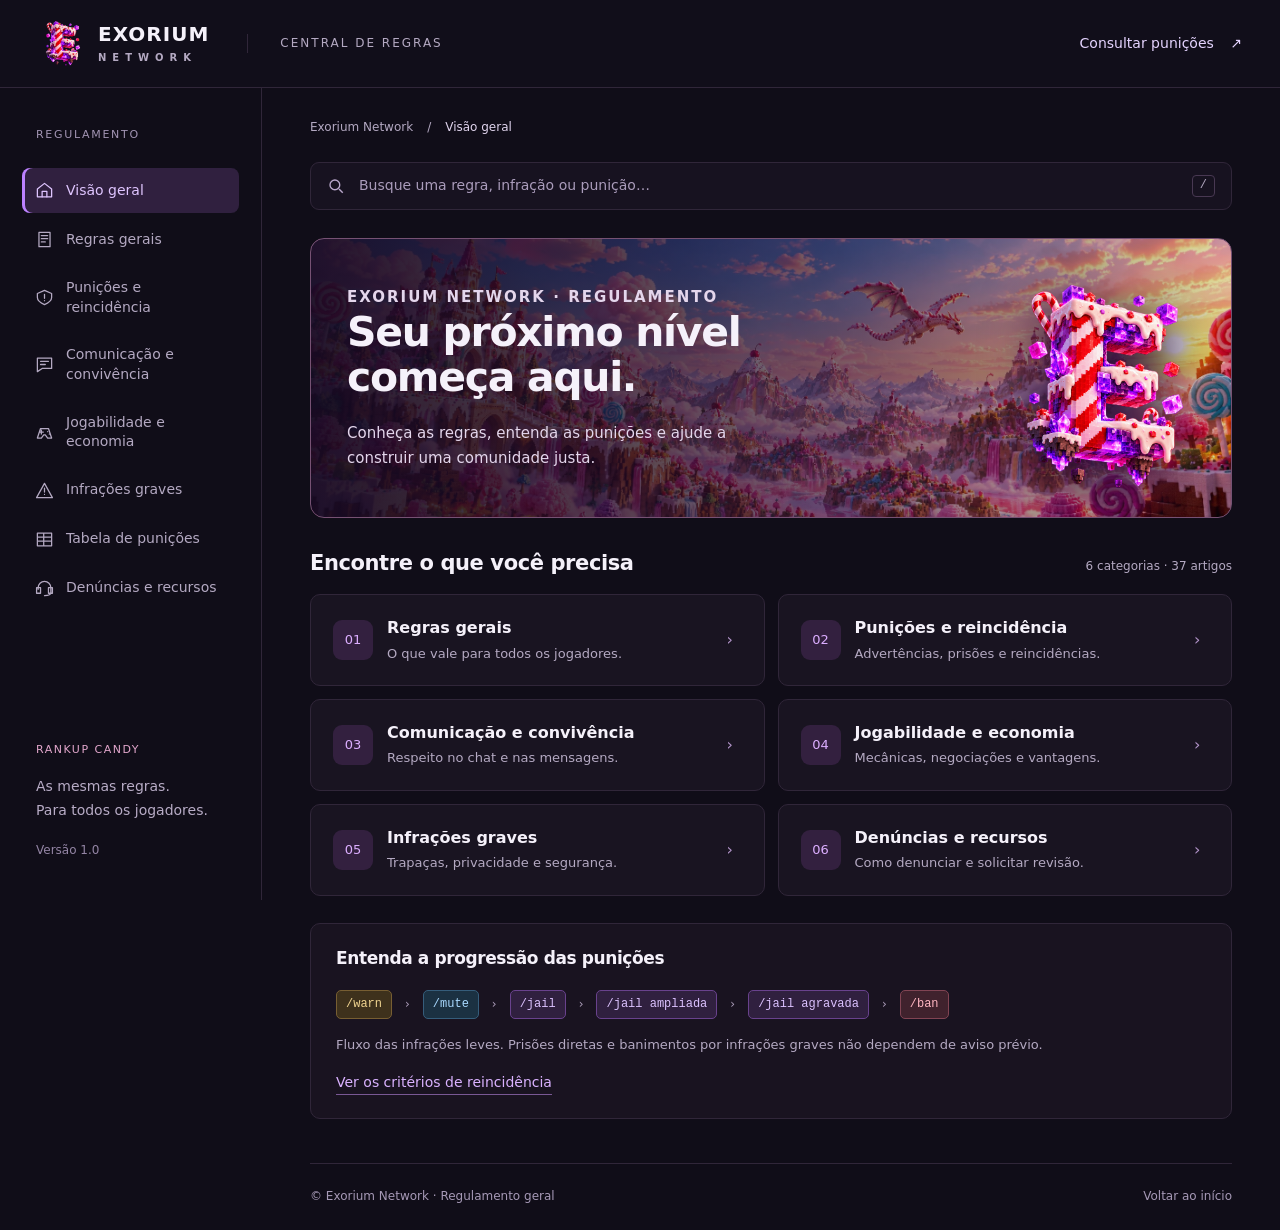
==== index.html @ af73237b "Publica central de regras da Exorium Network" ====
<!doctype html>
<html lang="pt-BR">
<head>
<meta charset="utf-8"><meta name="viewport" content="width=device-width,initial-scale=1"><meta name="theme-color" content="#100c1b">
<title>Central de Regras · Exorium Network</title>
<meta name="description" content="Regras da Exorium Network. Consulte normas de convivência, jogabilidade, punições, reincidências e recursos em um só lugar.">
<link rel="icon" type="image/webp" href="logo.webp"><link rel="stylesheet" href="style.css">
<script defer src="data.js"></script><script defer src="app.js"></script>
</head>
<body>
<a class="skip" href="#main">Ir para as regras</a>
<header class="topbar"><a class="brand" href="#inicio"><img src="logo.webp" width="48" height="48" alt=""><span>EXORIUM<small>NETWORK</small></span></a><span class="header-label">CENTRAL DE REGRAS</span><button id="menu" aria-expanded="false" aria-controls="sidebar">Menu</button><a class="header-action" href="#tabela">Consultar punições <span>↗</span></a></header>
<div class="layout">
<aside id="sidebar"><div class="side-heading">REGULAMENTO</div><nav id="nav" aria-label="Categorias de regras"></nav><div class="side-note"><span class="mini-label">RANKUP CANDY</span><p>As mesmas regras.<br>Para todos os jogadores.</p><span class="version">Versão 1.0</span></div></aside>
<main id="main" tabindex="-1">
<div class="breadcrumb"><span>Exorium Network</span><span>/</span><span id="crumb">Visão geral</span></div>
<div class="searchbox"><svg viewBox="0 0 24 24" aria-hidden="true"><circle cx="10.5" cy="10.5" r="6.5"/><path d="m16 16 5 5"/></svg><label class="sr-only" for="search">Buscar em todas as regras</label><input id="search" type="search" placeholder="Busque uma regra, infração ou punição…" autocomplete="off"><kbd>/</kbd></div>
<div id="content"></div>
<footer><span>© Exorium Network · Regulamento geral</span><a href="#inicio">Voltar ao início</a></footer>
</main></div>
<noscript><div class="noscript">Ative o JavaScript para navegar nas categorias. Você também pode consultar o <a href="regulamento.html">regulamento completo em texto</a>.</div></noscript>
</body></html>
---- style.css ----
:root{color-scheme:dark;--bg:#100d18;--surface:#191421;--line:#302639;--muted:#b4a9c2;--text:#f5f1fa;--purple:#c096ff;--pink:#f895c9}*{box-sizing:border-box}html{scroll-behavior:smooth}body{margin:0;background:var(--bg);color:var(--text);font:16px/1.65 Inter,ui-sans-serif,system-ui,-apple-system,BlinkMacSystemFont,"Segoe UI",sans-serif}a{color:inherit;text-decoration:none}button,input{font:inherit}button,a,input,summary{touch-action:manipulation}button{cursor:pointer}a:focus-visible,button:focus-visible,input:focus-visible,summary:focus-visible{outline:3px solid var(--pink);outline-offset:4px}button{color:inherit}.topbar{height:88px;border-bottom:1px solid var(--line);display:flex;align-items:center;padding:0 38px;gap:38px;background:#110e1a;position:sticky;top:0;z-index:10}.brand{display:flex;align-items:center;gap:12px;font-size:20px;font-weight:850;letter-spacing:1px;line-height:1.15}.brand img{object-fit:contain}.brand small{display:block;font-size:10px;letter-spacing:6px;margin-top:6px;color:var(--muted)}.header-label{font-size:12px;letter-spacing:2px;color:var(--muted);border-left:1px solid var(--line);padding-left:32px}.header-action{margin-left:auto;font-size:14px;color:#e5d4ff}.header-action span{margin-left:12px}#menu{display:none}.layout{display:grid;grid-template-columns:262px minmax(0,1fr);max-width:1600px;margin:auto}aside{padding:38px 22px;border-right:1px solid var(--line);height:calc(100dvh - 88px);position:sticky;top:88px;display:flex;flex-direction:column;overflow:auto}.side-heading{font-size:11px;letter-spacing:1.7px;color:#a294b3;margin:0 14px 20px}nav a{display:flex;align-items:center;gap:12px;padding:12px 13px;margin:4px 0;border-radius:8px;font-size:14px;color:var(--muted);line-height:1.4;min-height:45px}nav a:hover{background:#241c31;color:white}nav a.active{color:#dfc5ff;background:#30203f;box-shadow:inset 3px 0 #bc81ff}nav svg{width:19px;height:19px;flex-shrink:0;fill:none;stroke:currentColor;stroke-width:1.6;stroke-linecap:round;stroke-linejoin:round}.side-note{margin-top:auto;padding:38px 14px 0}.mini-label{font-size:11px;letter-spacing:1.5px;color:#e1a6cb}.side-note p{font-size:14px;color:#b8acc6}.version{font-size:12px;color:#9485a5}main{padding:30px 48px 0;max-width:1250px;min-width:0}.breadcrumb{display:flex;gap:14px;align-items:center;font-size:12px;color:var(--muted);margin-bottom:24px}.breadcrumb span:last-child{color:#e0d4ed}.searchbox{display:flex;align-items:center;gap:12px;border:1px solid var(--line);border-radius:9px;background:#171220;height:48px;padding:0 16px;margin-bottom:28px}.searchbox svg{width:18px;fill:none;stroke:#b9a7cb;stroke-width:1.8;flex-shrink:0}.searchbox input{color:var(--text);background:transparent;border:0;outline:0;width:100%;font-size:14px}.searchbox input::placeholder{color:#aa9cbb}.searchbox kbd{border:1px solid #483852;border-radius:4px;padding:0 7px;font-size:12px;color:var(--muted)}.hero{position:relative;overflow:hidden;border:1px solid #765173;border-radius:14px;min-height:280px;background:linear-gradient(90deg,rgba(22,10,35,.94),rgba(29,12,47,.57) 60%,rgba(32,12,40,.13)),url('banner.webp') center 50%/cover;padding:35px 36px;display:flex;align-items:center}.hero-copy{max-width:560px;z-index:1;padding-right:70px}.eyebrow{font-size:12px;letter-spacing:2px;text-transform:uppercase;color:#ddbcfa;margin:0 0 13px;font-weight:650}h1{font-size:clamp(30px,3.2vw,43px);line-height:1.12;letter-spacing:-1.3px;margin:0 0 20px;font-weight:800}.hero p{color:#e4d6ec;font-size:15px;max-width:405px;margin:0}.hero-mark{position:absolute;right:20px;bottom:8px;width:220px;height:240px;object-fit:contain;filter:drop-shadow(0 14px 25px #260a39)}.section-head{display:flex;justify-content:space-between;align-items:baseline;gap:12px;margin:31px 0 16px}h2{font-size:21px;letter-spacing:-.4px;line-height:1.4;margin:0}.section-head span{font-size:12px;color:var(--muted)}.card-grid{display:grid;grid-template-columns:repeat(2,minmax(0,1fr));gap:13px}.category-card{padding:22px;border:1px solid var(--line);border-radius:10px;background:var(--surface);display:grid;grid-template-columns:40px 1fr 15px;gap:14px;align-items:center;transition:border-color .15s,background .15s}.category-card:hover{border-color:#8861af;background:#23192f}.card-icon{background:#33203f;color:#dcaeff;display:grid;place-items:center;width:40px;height:40px;border-radius:9px;font-size:13px}.category-card h3{font-size:16px;margin:0 0 4px;line-height:1.4}.category-card p{font-size:13px;color:var(--muted);margin:0;line-height:1.5}.chevron{color:#b294c9}.progress-panel{border:1px solid var(--line);border-radius:10px;padding:23px 25px;background:#191320;margin:27px 0 0}.progress-panel h2{font-size:17px}.steps{display:flex;gap:8px;align-items:center;flex-wrap:wrap;margin:19px 0 15px}.badge{font-family:ui-monospace,SFMono-Regular,Consolas,monospace;font-size:12px;white-space:nowrap;border:1px solid #775e32;color:#f0d490;background:#3e311c;padding:4px 9px;border-radius:5px}.badge.mute{color:#a9d9ff;background:#1b3142;border-color:#355d7b}.badge.jail{color:#dcc2ff;background:#30203f;border-color:#69428d}.badge.ban{color:#ffb6c2;background:#40222d;border-color:#814453}.step-label{font-size:12px;color:#ad9eba;padding:0 5px}.progress-panel p{font-size:13px;color:var(--muted);margin:0}.text-link{color:#dab2ff;font-size:14px;display:inline-block;margin-top:15px;border-bottom:1px solid #795894}.page-intro{margin-bottom:28px}.page-intro h1{max-width:780px}.page-intro p:last-child{color:var(--muted);max-width:750px;margin:0}.rule{border-top:1px solid var(--line)}.rule:last-child{border-bottom:1px solid var(--line)}.rule summary{display:flex;list-style:none;align-items:center;gap:18px;padding:22px 6px;cursor:pointer}.rule summary::-webkit-details-marker{display:none}.rule summary::after{content:'+';margin-left:auto;color:var(--purple);font-size:23px;font-weight:300}.rule[open] summary::after{content:'−'}.art{font:12px ui-monospace,monospace;color:#ac8fca;min-width:52px}.rule-title{font-size:17px;font-weight:600;line-height:1.4}.rule-body{padding:0 32px 22px 76px;color:#c9bfd4;font-size:16px}.rule-body p{margin:0 0 12px}.rule-body p:last-child{margin:0}.rule-anchor{display:inline-block;margin-top:12px;color:#d4acf6;font-size:12px;text-decoration:underline}.toolbar{display:flex;justify-content:flex-end;margin-bottom:12px}.text-button{border:1px solid var(--line);background:var(--surface);border-radius:7px;padding:7px 12px;font-size:13px}.text-button:hover{border-color:var(--purple)}.table-wrap{overflow-x:auto;border:1px solid var(--line);border-radius:9px;margin:16px 0 12px}table{border-collapse:collapse;width:100%;font-size:14px;text-align:left}th{font-size:12px;color:#c4aadf;background:#261b32;font-weight:600;padding:14px 18px}td{padding:14px 18px;border-top:1px solid var(--line);vertical-align:top}tbody tr:hover{background:#1e1729}td:first-child{min-width:215px}td:not(:first-child){min-width:150px}.table-note{font-size:13px;color:var(--muted);margin-bottom:34px}.callout{border-left:3px solid #bc7fff;background:#251b31;padding:18px 22px;color:#d6c7e5;font-size:14px;margin:25px 0}.search-results h1{font-size:28px}.result{display:block;border-bottom:1px solid var(--line);padding:18px 0}.result:hover h2{color:var(--purple)}.result h2{font-size:17px}.result p{font-size:14px;color:var(--muted);margin:6px 0}.result small{color:#c397e9;font-size:12px}.empty{padding:45px 20px;text-align:center;color:var(--muted)}.next-page{display:block;border:1px solid var(--line);border-radius:9px;padding:20px 24px;margin-top:30px;text-align:right}.next-page small{display:block;font-size:12px;color:var(--muted)}.next-page:hover{border-color:#9163ba}footer{border-top:1px solid var(--line);padding:23px 0;margin-top:44px;display:flex;justify-content:space-between;gap:20px;font-size:12px;color:#a699b6}footer a:hover{color:white}.sr-only,.skip:not(:focus){position:absolute;width:1px;height:1px;padding:0;overflow:hidden;clip:rect(0,0,0,0);white-space:nowrap}.skip:focus{position:fixed;top:5px;left:5px;z-index:30;padding:10px;background:#512570}.noscript{padding:30px}.noscript a{text-decoration:underline}@media(min-width:1500px){.hero-mark{right:45px;width:255px}.hero-copy{padding-right:0}}@media(max-width:1150px){main{padding:25px 28px 0}.layout{grid-template-columns:235px minmax(0,1fr)}aside{padding:30px 13px}.hero-mark{opacity:.7;width:165px;right:5px}.hero-copy{padding-right:75px}.hero{padding:30px 26px}.card-grid{grid-template-columns:1fr}}@media(max-width:760px){.topbar{height:76px;padding:0 18px;gap:16px}.brand{font-size:17px}.brand img{width:40px;height:40px}.brand small{font-size:9px}.header-label,.header-action{display:none}#menu{display:block;margin-left:auto;background:#30203f;border:1px solid #543768;border-radius:7px;font-size:14px;padding:7px 13px}.layout{display:block}aside{position:fixed;top:76px;left:0;width:280px;z-index:9;background:#15101e;height:calc(100dvh - 76px);display:none;box-shadow:30px 0 60px #0008}aside.open{display:flex}main{padding:22px 18px 0}.breadcrumb{font-size:11px;margin-bottom:18px}.searchbox{margin-bottom:22px}.searchbox input{font-size:16px}.hero{min-height:270px;padding:27px 23px}.hero-copy{padding-right:22px}.hero h1{font-size:35px;max-width:280px}.hero p{font-size:14px;max-width:255px}.hero-mark{width:130px;bottom:-10px;right:-22px;opacity:.38}.hero{background-image:linear-gradient(90deg,rgba(22,10,35,.94),rgba(29,12,47,.65)),url('banner.webp')}.eyebrow{font-size:11px}.category-card{padding:18px}.section-head{margin-top:26px}.section-head span{display:none}.rule summary{gap:12px;padding:21px 0}.rule-title{font-size:16px}.rule-body{padding-left:0;padding-right:5px}.art{min-width:47px;font-size:11px}.page-intro h1{font-size:32px}.progress-panel{padding:21px}.steps{gap:8px}.step-label{padding:0}.searchbox kbd{display:none}footer{flex-direction:column;gap:8px}.table-wrap{margin-right:0}h2{font-size:20px}}@media(prefers-reduced-motion:reduce){html{scroll-behavior:auto}*{transition:none!important}}@media print{.topbar,aside,.searchbox,.breadcrumb,footer,.toolbar,.next-page{display:none}body{background:white;color:black}.layout{display:block}main{padding:0;max-width:none}.rule-body,.page-intro p:last-child{color:black}.rule{break-inside:avoid}.rule summary::after{display:none}}
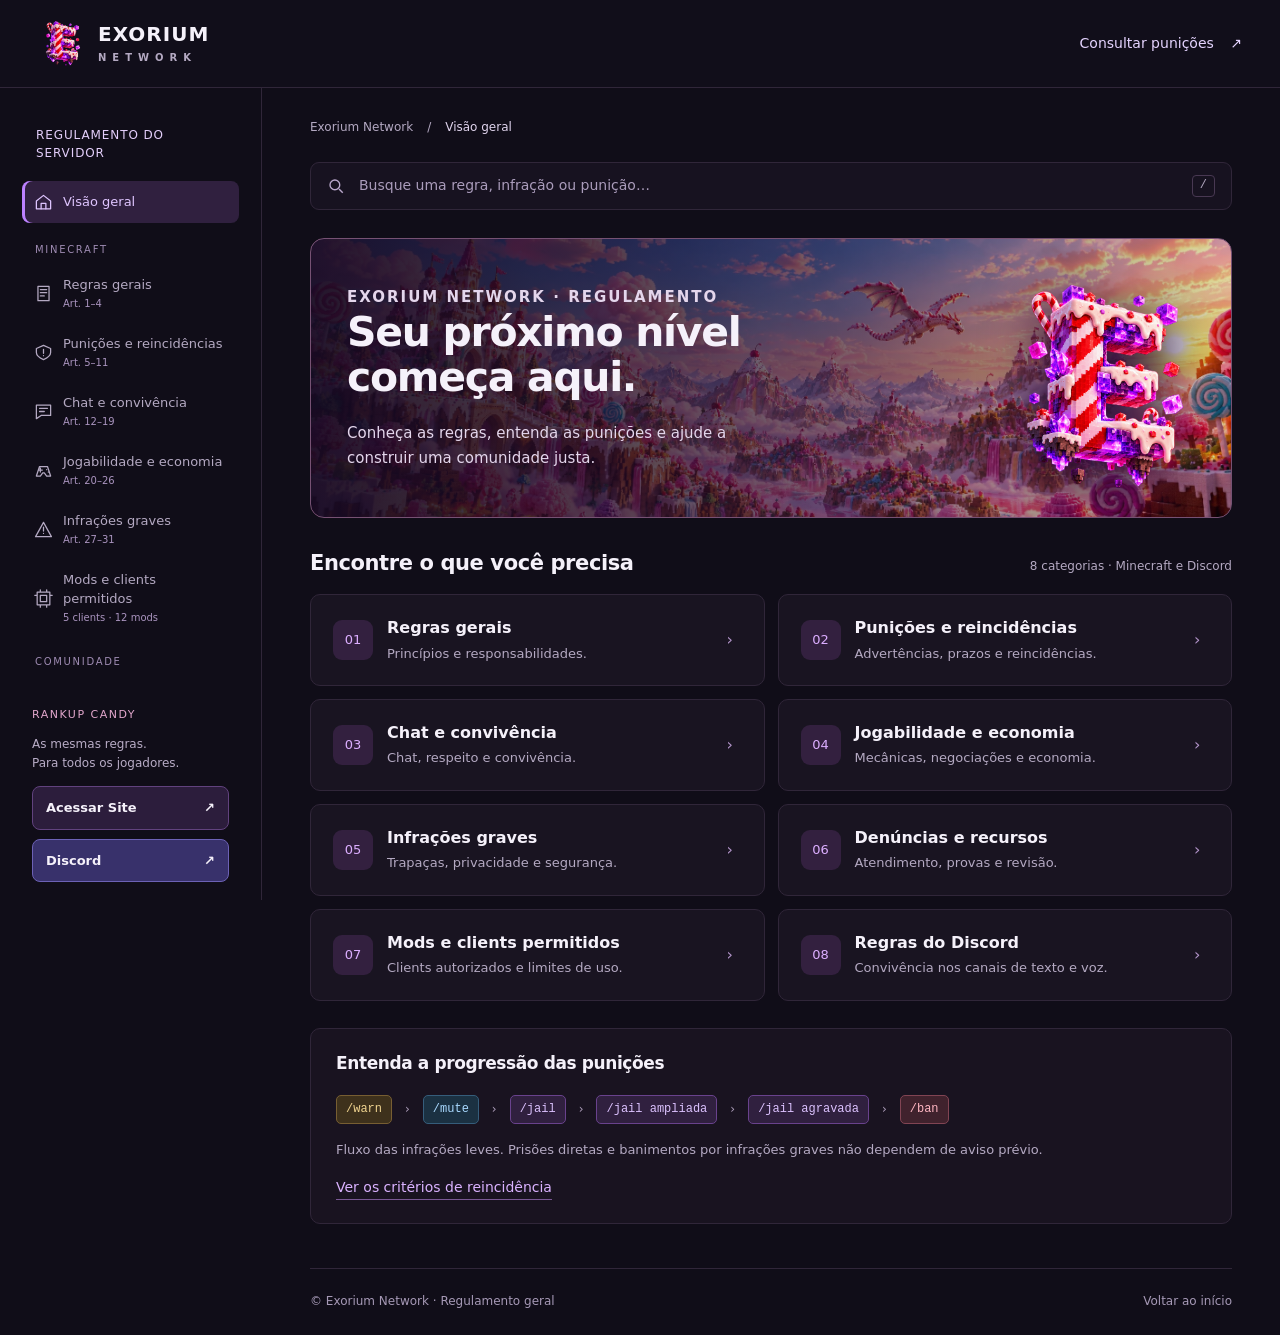
==== commit 3ba5d004: "Organiza regulamento, inclui Discord, mods e punicoes por artigo" ====
--- a/index.html
+++ b/index.html
@@ -4,14 +4,14 @@
 <meta charset="utf-8"><meta name="viewport" content="width=device-width,initial-scale=1"><meta name="theme-color" content="#100c1b">
 <title>Central de Regras · Exorium Network</title>
 <meta name="description" content="Regras da Exorium Network. Consulte normas de convivência, jogabilidade, punições, reincidências e recursos em um só lugar.">
-<link rel="icon" type="image/webp" href="logo.webp"><link rel="stylesheet" href="style.css">
-<script defer src="data.js"></script><script defer src="app.js"></script>
+<link rel="icon" type="image/webp" href="logo.webp"><link rel="stylesheet" href="style.css?v=20261009b">
+<script defer src="data.js?v=20261009b"></script><script defer src="app.js?v=20261009b"></script>
 </head>
 <body>
 <a class="skip" href="#main">Ir para as regras</a>
-<header class="topbar"><a class="brand" href="#inicio"><img src="logo.webp" width="48" height="48" alt=""><span>EXORIUM<small>NETWORK</small></span></a><span class="header-label">CENTRAL DE REGRAS</span><button id="menu" aria-expanded="false" aria-controls="sidebar">Menu</button><a class="header-action" href="#tabela">Consultar punições <span>↗</span></a></header>
+<header class="topbar"><a class="brand" href="#inicio"><img src="logo.webp" width="48" height="48" alt=""><span>EXORIUM<small>NETWORK</small></span></a><button id="menu" aria-expanded="false" aria-controls="sidebar">Menu</button><a class="header-action" href="#tabela">Consultar punições <span>↗</span></a></header>
 <div class="layout">
-<aside id="sidebar"><div class="side-heading">REGULAMENTO</div><nav id="nav" aria-label="Categorias de regras"></nav><div class="side-note"><span class="mini-label">RANKUP CANDY</span><p>As mesmas regras.<br>Para todos os jogadores.</p><span class="version">Versão 1.0</span></div></aside>
+<aside id="sidebar"><div class="side-heading">Regulamento do Servidor</div><nav id="nav" aria-label="Categorias de regras"></nav><div class="side-note"><span class="mini-label">RANKUP CANDY</span><p>As mesmas regras.<br>Para todos os jogadores.</p><div class="community-links"><a href="https://exoriumnetwork.com.br/" target="_blank" rel="noopener noreferrer">Acessar Site <span aria-hidden="true">↗</span></a><a class="discord-button" href="https://discord.com/invite/dc6mHJzT3W" target="_blank" rel="noopener noreferrer">Discord <span aria-hidden="true">↗</span></a></div></div></aside>
 <main id="main" tabindex="-1">
 <div class="breadcrumb"><span>Exorium Network</span><span>/</span><span id="crumb">Visão geral</span></div>
 <div class="searchbox"><svg viewBox="0 0 24 24" aria-hidden="true"><circle cx="10.5" cy="10.5" r="6.5"/><path d="m16 16 5 5"/></svg><label class="sr-only" for="search">Buscar em todas as regras</label><input id="search" type="search" placeholder="Busque uma regra, infração ou punição…" autocomplete="off"><kbd>/</kbd></div>
--- a/style.css
+++ b/style.css
@@ -1 +1,12 @@
 :root{color-scheme:dark;--bg:#100d18;--surface:#191421;--line:#302639;--muted:#b4a9c2;--text:#f5f1fa;--purple:#c096ff;--pink:#f895c9}*{box-sizing:border-box}html{scroll-behavior:smooth}body{margin:0;background:var(--bg);color:var(--text);font:16px/1.65 Inter,ui-sans-serif,system-ui,-apple-system,BlinkMacSystemFont,"Segoe UI",sans-serif}a{color:inherit;text-decoration:none}button,input{font:inherit}button,a,input,summary{touch-action:manipulation}button{cursor:pointer}a:focus-visible,button:focus-visible,input:focus-visible,summary:focus-visible{outline:3px solid var(--pink);outline-offset:4px}button{color:inherit}.topbar{height:88px;border-bottom:1px solid var(--line);display:flex;align-items:center;padding:0 38px;gap:38px;background:#110e1a;position:sticky;top:0;z-index:10}.brand{display:flex;align-items:center;gap:12px;font-size:20px;font-weight:850;letter-spacing:1px;line-height:1.15}.brand img{object-fit:contain}.brand small{display:block;font-size:10px;letter-spacing:6px;margin-top:6px;color:var(--muted)}.header-label{font-size:12px;letter-spacing:2px;color:var(--muted);border-left:1px solid var(--line);padding-left:32px}.header-action{margin-left:auto;font-size:14px;color:#e5d4ff}.header-action span{margin-left:12px}#menu{display:none}.layout{display:grid;grid-template-columns:262px minmax(0,1fr);max-width:1600px;margin:auto}aside{padding:38px 22px;border-right:1px solid var(--line);height:calc(100dvh - 88px);position:sticky;top:88px;display:flex;flex-direction:column;overflow:auto}.side-heading{font-size:11px;letter-spacing:1.7px;color:#a294b3;margin:0 14px 20px}nav a{display:flex;align-items:center;gap:12px;padding:12px 13px;margin:4px 0;border-radius:8px;font-size:14px;color:var(--muted);line-height:1.4;min-height:45px}nav a:hover{background:#241c31;color:white}nav a.active{color:#dfc5ff;background:#30203f;box-shadow:inset 3px 0 #bc81ff}nav svg{width:19px;height:19px;flex-shrink:0;fill:none;stroke:currentColor;stroke-width:1.6;stroke-linecap:round;stroke-linejoin:round}.side-note{margin-top:auto;padding:38px 14px 0}.mini-label{font-size:11px;letter-spacing:1.5px;color:#e1a6cb}.side-note p{font-size:14px;color:#b8acc6}.version{font-size:12px;color:#9485a5}main{padding:30px 48px 0;max-width:1250px;min-width:0}.breadcrumb{display:flex;gap:14px;align-items:center;font-size:12px;color:var(--muted);margin-bottom:24px}.breadcrumb span:last-child{color:#e0d4ed}.searchbox{display:flex;align-items:center;gap:12px;border:1px solid var(--line);border-radius:9px;background:#171220;height:48px;padding:0 16px;margin-bottom:28px}.searchbox svg{width:18px;fill:none;stroke:#b9a7cb;stroke-width:1.8;flex-shrink:0}.searchbox input{color:var(--text);background:transparent;border:0;outline:0;width:100%;font-size:14px}.searchbox input::placeholder{color:#aa9cbb}.searchbox kbd{border:1px solid #483852;border-radius:4px;padding:0 7px;font-size:12px;color:var(--muted)}.hero{position:relative;overflow:hidden;border:1px solid #765173;border-radius:14px;min-height:280px;background:linear-gradient(90deg,rgba(22,10,35,.94),rgba(29,12,47,.57) 60%,rgba(32,12,40,.13)),url('banner.webp') center 50%/cover;padding:35px 36px;display:flex;align-items:center}.hero-copy{max-width:560px;z-index:1;padding-right:70px}.eyebrow{font-size:12px;letter-spacing:2px;text-transform:uppercase;color:#ddbcfa;margin:0 0 13px;font-weight:650}h1{font-size:clamp(30px,3.2vw,43px);line-height:1.12;letter-spacing:-1.3px;margin:0 0 20px;font-weight:800}.hero p{color:#e4d6ec;font-size:15px;max-width:405px;margin:0}.hero-mark{position:absolute;right:20px;bottom:8px;width:220px;height:240px;object-fit:contain;filter:drop-shadow(0 14px 25px #260a39)}.section-head{display:flex;justify-content:space-between;align-items:baseline;gap:12px;margin:31px 0 16px}h2{font-size:21px;letter-spacing:-.4px;line-height:1.4;margin:0}.section-head span{font-size:12px;color:var(--muted)}.card-grid{display:grid;grid-template-columns:repeat(2,minmax(0,1fr));gap:13px}.category-card{padding:22px;border:1px solid var(--line);border-radius:10px;background:var(--surface);display:grid;grid-template-columns:40px 1fr 15px;gap:14px;align-items:center;transition:border-color .15s,background .15s}.category-card:hover{border-color:#8861af;background:#23192f}.card-icon{background:#33203f;color:#dcaeff;display:grid;place-items:center;width:40px;height:40px;border-radius:9px;font-size:13px}.category-card h3{font-size:16px;margin:0 0 4px;line-height:1.4}.category-card p{font-size:13px;color:var(--muted);margin:0;line-height:1.5}.chevron{color:#b294c9}.progress-panel{border:1px solid var(--line);border-radius:10px;padding:23px 25px;background:#191320;margin:27px 0 0}.progress-panel h2{font-size:17px}.steps{display:flex;gap:8px;align-items:center;flex-wrap:wrap;margin:19px 0 15px}.badge{font-family:ui-monospace,SFMono-Regular,Consolas,monospace;font-size:12px;white-space:nowrap;border:1px solid #775e32;color:#f0d490;background:#3e311c;padding:4px 9px;border-radius:5px}.badge.mute{color:#a9d9ff;background:#1b3142;border-color:#355d7b}.badge.jail{color:#dcc2ff;background:#30203f;border-color:#69428d}.badge.ban{color:#ffb6c2;background:#40222d;border-color:#814453}.step-label{font-size:12px;color:#ad9eba;padding:0 5px}.progress-panel p{font-size:13px;color:var(--muted);margin:0}.text-link{color:#dab2ff;font-size:14px;display:inline-block;margin-top:15px;border-bottom:1px solid #795894}.page-intro{margin-bottom:28px}.page-intro h1{max-width:780px}.page-intro p:last-child{color:var(--muted);max-width:750px;margin:0}.rule{border-top:1px solid var(--line)}.rule:last-child{border-bottom:1px solid var(--line)}.rule summary{display:flex;list-style:none;align-items:center;gap:18px;padding:22px 6px;cursor:pointer}.rule summary::-webkit-details-marker{display:none}.rule summary::after{content:'+';margin-left:auto;color:var(--purple);font-size:23px;font-weight:300}.rule[open] summary::after{content:'−'}.art{font:12px ui-monospace,monospace;color:#ac8fca;min-width:52px}.rule-title{font-size:17px;font-weight:600;line-height:1.4}.rule-body{padding:0 32px 22px 76px;color:#c9bfd4;font-size:16px}.rule-body p{margin:0 0 12px}.rule-body p:last-child{margin:0}.rule-anchor{display:inline-block;margin-top:12px;color:#d4acf6;font-size:12px;text-decoration:underline}.toolbar{display:flex;justify-content:flex-end;margin-bottom:12px}.text-button{border:1px solid var(--line);background:var(--surface);border-radius:7px;padding:7px 12px;font-size:13px}.text-button:hover{border-color:var(--purple)}.table-wrap{overflow-x:auto;border:1px solid var(--line);border-radius:9px;margin:16px 0 12px}table{border-collapse:collapse;width:100%;font-size:14px;text-align:left}th{font-size:12px;color:#c4aadf;background:#261b32;font-weight:600;padding:14px 18px}td{padding:14px 18px;border-top:1px solid var(--line);vertical-align:top}tbody tr:hover{background:#1e1729}td:first-child{min-width:215px}td:not(:first-child){min-width:150px}.table-note{font-size:13px;color:var(--muted);margin-bottom:34px}.callout{border-left:3px solid #bc7fff;background:#251b31;padding:18px 22px;color:#d6c7e5;font-size:14px;margin:25px 0}.search-results h1{font-size:28px}.result{display:block;border-bottom:1px solid var(--line);padding:18px 0}.result:hover h2{color:var(--purple)}.result h2{font-size:17px}.result p{font-size:14px;color:var(--muted);margin:6px 0}.result small{color:#c397e9;font-size:12px}.empty{padding:45px 20px;text-align:center;color:var(--muted)}.next-page{display:block;border:1px solid var(--line);border-radius:9px;padding:20px 24px;margin-top:30px;text-align:right}.next-page small{display:block;font-size:12px;color:var(--muted)}.next-page:hover{border-color:#9163ba}footer{border-top:1px solid var(--line);padding:23px 0;margin-top:44px;display:flex;justify-content:space-between;gap:20px;font-size:12px;color:#a699b6}footer a:hover{color:white}.sr-only,.skip:not(:focus){position:absolute;width:1px;height:1px;padding:0;overflow:hidden;clip:rect(0,0,0,0);white-space:nowrap}.skip:focus{position:fixed;top:5px;left:5px;z-index:30;padding:10px;background:#512570}.noscript{padding:30px}.noscript a{text-decoration:underline}@media(min-width:1500px){.hero-mark{right:45px;width:255px}.hero-copy{padding-right:0}}@media(max-width:1150px){main{padding:25px 28px 0}.layout{grid-template-columns:235px minmax(0,1fr)}aside{padding:30px 13px}.hero-mark{opacity:.7;width:165px;right:5px}.hero-copy{padding-right:75px}.hero{padding:30px 26px}.card-grid{grid-template-columns:1fr}}@media(max-width:760px){.topbar{height:76px;padding:0 18px;gap:16px}.brand{font-size:17px}.brand img{width:40px;height:40px}.brand small{font-size:9px}.header-label,.header-action{display:none}#menu{display:block;margin-left:auto;background:#30203f;border:1px solid #543768;border-radius:7px;font-size:14px;padding:7px 13px}.layout{display:block}aside{position:fixed;top:76px;left:0;width:280px;z-index:9;background:#15101e;height:calc(100dvh - 76px);display:none;box-shadow:30px 0 60px #0008}aside.open{display:flex}main{padding:22px 18px 0}.breadcrumb{font-size:11px;margin-bottom:18px}.searchbox{margin-bottom:22px}.searchbox input{font-size:16px}.hero{min-height:270px;padding:27px 23px}.hero-copy{padding-right:22px}.hero h1{font-size:35px;max-width:280px}.hero p{font-size:14px;max-width:255px}.hero-mark{width:130px;bottom:-10px;right:-22px;opacity:.38}.hero{background-image:linear-gradient(90deg,rgba(22,10,35,.94),rgba(29,12,47,.65)),url('banner.webp')}.eyebrow{font-size:11px}.category-card{padding:18px}.section-head{margin-top:26px}.section-head span{display:none}.rule summary{gap:12px;padding:21px 0}.rule-title{font-size:16px}.rule-body{padding-left:0;padding-right:5px}.art{min-width:47px;font-size:11px}.page-intro h1{font-size:32px}.progress-panel{padding:21px}.steps{gap:8px}.step-label{padding:0}.searchbox kbd{display:none}footer{flex-direction:column;gap:8px}.table-wrap{margin-right:0}h2{font-size:20px}}@media(prefers-reduced-motion:reduce){html{scroll-behavior:auto}*{transition:none!important}}@media print{.topbar,aside,.searchbox,.breadcrumb,footer,.toolbar,.next-page{display:none}body{background:white;color:black}.layout{display:block}main{padding:0;max-width:none}.rule-body,.page-intro p:last-child{color:black}.rule{break-inside:avoid}.rule summary::after{display:none}}
+
+/* Navegação por categorias, comunidade e penalidades dos artigos. */
+aside{overflow:hidden;padding-bottom:18px}#nav{flex:1;min-height:0;overflow-y:auto;overscroll-behavior:contain}.side-heading,.side-note{flex-shrink:0}
+.side-heading{font-size:12px;letter-spacing:.9px;line-height:1.5;color:#e3cefa;text-transform:uppercase;margin-bottom:15px}
+.nav-group-title{font-size:10px;letter-spacing:1.7px;color:#9e8bb2;text-transform:uppercase;margin:19px 13px 7px}
+nav a{gap:10px;padding:10px 12px;min-height:42px;font-size:13px}
+.nav-copy{display:flex;flex-direction:column;gap:3px}.nav-copy small{font-size:10px;color:#aa94bf;font-weight:400}
+.side-note{margin-top:0;padding:18px 10px 0}.side-note p{margin:8px 0;font-size:12px}.community-links{display:grid;gap:9px;margin-top:12px}.community-links a{display:flex;justify-content:space-between;align-items:center;border:1px solid #61427e;border-radius:8px;padding:10px 13px;background:#2c1d3c;font-size:13px;font-weight:600}.community-links a:hover{background:#412a58}.community-links .discord-button{background:#38316b;border-color:#6c61b5}.community-links .discord-button:hover{background:#4a418a}
+.rule-penalty{margin:18px 0 8px;padding:17px 18px;background:#21182e;border:1px solid #4d365e;border-radius:9px}.rule-penalty h3{font-size:13px;letter-spacing:.5px;color:#deb9ff;margin:0 0 12px}.penalty-item+.penalty-item{border-top:1px solid #42304f;margin-top:14px;padding-top:14px}.penalty-name{font-weight:600;color:#e7def0;font-size:14px}.penalty-values{display:flex;flex-wrap:wrap;gap:10px 18px;margin:9px 0}.penalty-values>span{display:flex;flex-wrap:wrap;align-items:center;gap:8px;font-size:12px}.penalty-values .badge{white-space:normal}.rule-penalty .penalty-note{font-size:13px;color:#c7b7d6;margin:12px 0 0}.policy-note{font-size:14px;border-left:2px solid #9d72ca;padding:10px 14px;background:#20162b;margin:16px 0}
+.allowed-grid{display:grid;grid-template-columns:1fr 1fr;gap:20px}.allowed-panel{background:var(--surface);border:1px solid var(--line);border-radius:12px;padding:24px}.allowed-panel h2{font-size:20px;margin-bottom:15px}.allowed-list{padding:0;margin:0;list-style:none}.allowed-list li{padding:12px 0;border-top:1px solid var(--line);font-size:15px}.allowed-list li::before{content:'✓';color:#ae91dd;margin-right:12px}.restriction{display:block;margin:7px 0 0 25px;font-size:12px;color:#ffc5d2}.hero-copy{padding-right:85px}
+@media(max-width:760px){.allowed-grid{grid-template-columns:1fr}.rule-penalty{padding:15px}.hero-copy{padding-right:22px}.side-note{margin-top:20px}aside{width:min(310px,88vw)}}
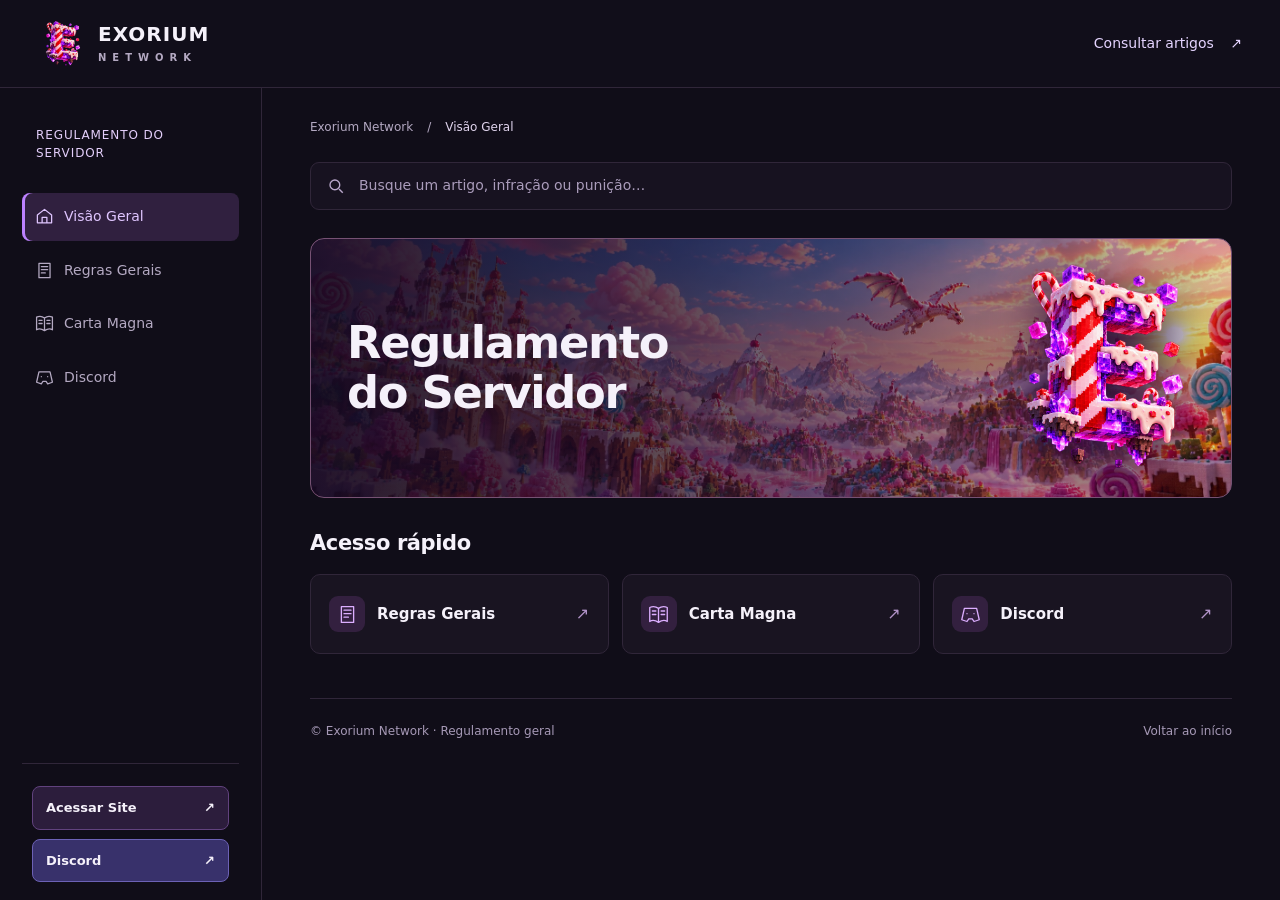
==== commit b8fb51c6: "Simplifica menu e organiza Carta Magna com exemplos e tabelas" ====
--- a/index.html
+++ b/index.html
@@ -2,19 +2,19 @@
 <html lang="pt-BR">
 <head>
 <meta charset="utf-8"><meta name="viewport" content="width=device-width,initial-scale=1"><meta name="theme-color" content="#100c1b">
-<title>Central de Regras · Exorium Network</title>
+<title>Regulamento do Servidor · Exorium Network</title>
 <meta name="description" content="Regras da Exorium Network. Consulte normas de convivência, jogabilidade, punições, reincidências e recursos em um só lugar.">
-<link rel="icon" type="image/webp" href="logo.webp"><link rel="stylesheet" href="style.css?v=20261009b">
-<script defer src="data.js?v=20261009b"></script><script defer src="app.js?v=20261009b"></script>
+<link rel="icon" type="image/webp" href="logo.webp"><link rel="stylesheet" href="style.css?v=20261014c">
+<script defer src="data.js?v=20261014c"></script><script defer src="app.js?v=20261014c"></script>
 </head>
 <body>
 <a class="skip" href="#main">Ir para as regras</a>
-<header class="topbar"><a class="brand" href="#inicio"><img src="logo.webp" width="48" height="48" alt=""><span>EXORIUM<small>NETWORK</small></span></a><button id="menu" aria-expanded="false" aria-controls="sidebar">Menu</button><a class="header-action" href="#tabela">Consultar punições <span>↗</span></a></header>
+<header class="topbar"><a class="brand" href="#inicio"><img src="logo.webp" width="48" height="48" alt=""><span>EXORIUM<small>NETWORK</small></span></a><button id="menu" aria-expanded="false" aria-controls="sidebar">Menu</button><a class="header-action" href="#carta-magna">Consultar artigos <span>↗</span></a></header>
 <div class="layout">
-<aside id="sidebar"><div class="side-heading">Regulamento do Servidor</div><nav id="nav" aria-label="Categorias de regras"></nav><div class="side-note"><span class="mini-label">RANKUP CANDY</span><p>As mesmas regras.<br>Para todos os jogadores.</p><div class="community-links"><a href="https://exoriumnetwork.com.br/" target="_blank" rel="noopener noreferrer">Acessar Site <span aria-hidden="true">↗</span></a><a class="discord-button" href="https://discord.com/invite/dc6mHJzT3W" target="_blank" rel="noopener noreferrer">Discord <span aria-hidden="true">↗</span></a></div></div></aside>
+<aside id="sidebar"><div class="side-heading">Regulamento do Servidor</div><nav id="nav" aria-label="Categorias de regras"></nav><div class="side-note"><div class="community-links"><a href="https://exoriumnetwork.com.br/" target="_blank" rel="noopener noreferrer">Acessar Site <span aria-hidden="true">↗</span></a><a class="discord-button" href="https://discord.com/invite/dc6mHJzT3W" target="_blank" rel="noopener noreferrer">Discord <span aria-hidden="true">↗</span></a></div></div></aside>
 <main id="main" tabindex="-1">
 <div class="breadcrumb"><span>Exorium Network</span><span>/</span><span id="crumb">Visão geral</span></div>
-<div class="searchbox"><svg viewBox="0 0 24 24" aria-hidden="true"><circle cx="10.5" cy="10.5" r="6.5"/><path d="m16 16 5 5"/></svg><label class="sr-only" for="search">Buscar em todas as regras</label><input id="search" type="search" placeholder="Busque uma regra, infração ou punição…" autocomplete="off"><kbd>/</kbd></div>
+<div class="searchbox"><svg viewBox="0 0 24 24" aria-hidden="true"><circle cx="10.5" cy="10.5" r="6.5"/><path d="m16 16 5 5"/></svg><label class="sr-only" for="search">Buscar em todas as regras</label><input id="search" type="search" placeholder="Busque um artigo, infração ou punição…" autocomplete="off"></div>
 <div id="content"></div>
 <footer><span>© Exorium Network · Regulamento geral</span><a href="#inicio">Voltar ao início</a></footer>
 </main></div>
--- a/style.css
+++ b/style.css
@@ -10,3 +10,71 @@
 .rule-penalty{margin:18px 0 8px;padding:17px 18px;background:#21182e;border:1px solid #4d365e;border-radius:9px}.rule-penalty h3{font-size:13px;letter-spacing:.5px;color:#deb9ff;margin:0 0 12px}.penalty-item+.penalty-item{border-top:1px solid #42304f;margin-top:14px;padding-top:14px}.penalty-name{font-weight:600;color:#e7def0;font-size:14px}.penalty-values{display:flex;flex-wrap:wrap;gap:10px 18px;margin:9px 0}.penalty-values>span{display:flex;flex-wrap:wrap;align-items:center;gap:8px;font-size:12px}.penalty-values .badge{white-space:normal}.rule-penalty .penalty-note{font-size:13px;color:#c7b7d6;margin:12px 0 0}.policy-note{font-size:14px;border-left:2px solid #9d72ca;padding:10px 14px;background:#20162b;margin:16px 0}
 .allowed-grid{display:grid;grid-template-columns:1fr 1fr;gap:20px}.allowed-panel{background:var(--surface);border:1px solid var(--line);border-radius:12px;padding:24px}.allowed-panel h2{font-size:20px;margin-bottom:15px}.allowed-list{padding:0;margin:0;list-style:none}.allowed-list li{padding:12px 0;border-top:1px solid var(--line);font-size:15px}.allowed-list li::before{content:'✓';color:#ae91dd;margin-right:12px}.restriction{display:block;margin:7px 0 0 25px;font-size:12px;color:#ffc5d2}.hero-copy{padding-right:85px}
 @media(max-width:760px){.allowed-grid{grid-template-columns:1fr}.rule-penalty{padding:15px}.hero-copy{padding-right:22px}.side-note{margin-top:20px}aside{width:min(310px,88vw)}}
+
+/* Quatro seções e artigos com descrição, exemplo e tabela. */
+nav a{font-size:14px;padding:14px 13px;margin:6px 0}
+.side-heading{margin-bottom:25px}
+.side-note{padding-top:22px;border-top:1px solid var(--line)}
+.community-links{margin-top:0}
+.hero{min-height:260px}
+.hero h1{margin-bottom:0;font-size:clamp(33px,3.5vw,48px)}
+.hero-copy{padding-right:100px}
+.card-grid{grid-template-columns:repeat(3,minmax(0,1fr))}
+.category-card{padding:21px 18px;grid-template-columns:36px 1fr 14px;gap:12px}
+.category-card h3{margin:0;font-size:15px}
+.card-icon{width:36px;height:36px}
+.card-icon svg{width:21px;height:21px;fill:none;stroke:currentColor;stroke-width:1.5;stroke-linecap:round;stroke-linejoin:round}
+.page-intro{margin-bottom:24px}
+.page-intro h1{margin-bottom:0}
+.general-principles{border:1px solid var(--line);border-radius:12px;padding:25px;margin:0 0 24px;background:var(--surface)}
+.general-principles ul{padding-left:22px;margin:16px 0 0;color:#c9bfd4}
+.general-principles li{margin:8px 0}
+.general-principles .text-link{margin-top:12px}
+.article-index{display:flex;gap:13px;align-items:center;flex-wrap:wrap;padding:18px 0 23px;border-bottom:1px solid var(--line)}
+.article-index label{font-size:13px;color:var(--muted)}
+.article-index select{font:inherit;font-size:13px;color:var(--text);background:var(--surface);border:1px solid #574264;border-radius:7px;padding:9px 12px;max-width:100%;min-width:210px}
+.article-index button{margin-left:auto}
+.article-group{margin-top:32px}
+.group-heading{display:flex;gap:16px;align-items:center;justify-content:space-between;margin-bottom:15px}
+.group-heading h2{font-size:19px}
+.group-heading>span{font-size:12px;color:var(--muted);white-space:nowrap}
+.rule{border:1px solid var(--line);border-radius:10px;background:#17121f;margin:12px 0;overflow:hidden;scroll-margin-top:108px}
+.rule summary{padding:19px 21px;gap:16px}
+.rule[open]{border-color:#604278}
+.rule[open] summary{background:#251a31;border-bottom:1px solid #453050}
+.rule-heading{line-height:1.5}
+.art{font:600 14px/1.5 Inter,ui-sans-serif,system-ui,sans-serif;color:#d4aff7;white-space:nowrap}
+.article-dash{color:#a58cb8}
+.rule-title{font-size:16px;font-weight:650}
+.rule-body{padding:23px 24px;color:#cdc2d6;font-size:14px}
+.rule-body h3{font-size:12px;text-transform:uppercase;letter-spacing:1px;line-height:1.5;color:#dcc3ef;margin:0 0 9px}
+.rule-body p{margin:0 0 10px}
+.example{margin:20px 0 24px;padding:16px 18px;border-left:2px solid #b585e1;background:#21172d;border-radius:0 7px 7px 0}
+.example p:last-child{margin-bottom:0}
+.table-wrap{margin:11px 0 0;border-color:#42304f}
+.penalty-section+.penalty-section{margin-top:20px}
+.penalty-section h4{font-size:13px;color:#dbcde7;font-weight:600;margin:12px 0 7px}
+table{font-size:13px;table-layout:fixed}
+thead th{color:#dec7f1;font-size:12px;font-weight:650;padding:12px 15px}
+thead th:first-child{width:39%}
+thead th:nth-child(2){width:28%}
+thead th:nth-child(3){width:33%}
+tbody th,tbody td{font-size:13px;font-weight:400;color:#cfc3dc;padding:12px 15px;line-height:1.5;background:transparent;border-top:1px solid #34273e;min-width:0!important;overflow-wrap:anywhere}
+tbody td:nth-child(2){color:#e2c7f7;font-weight:550}
+.rule-body .table-note{margin:13px 0 0;font-size:12px;color:#aa9ab9}
+.rule-anchor{margin-top:20px}
+.article-group,#mods-permitidos{scroll-margin-top:110px}
+select:focus-visible,.table-wrap:focus-visible{outline:3px solid var(--pink);outline-offset:3px}
+@media(max-width:1150px){.card-grid{grid-template-columns:1fr}.hero-copy{padding-right:90px}}
+@media(max-width:760px){
+  .hero-copy{padding-right:0}.hero{min-height:225px}.hero h1{font-size:35px}
+  .side-note{margin-top:20px}.side-heading{margin-bottom:18px}
+  .article-index{gap:10px}.article-index label{width:100%}.article-index select{flex:1;min-width:0;width:100%}.article-index button{margin-left:0}
+  .group-heading h2{font-size:17px}.group-heading>span{font-size:11px}
+  .rule summary{padding:16px}.rule-body{padding:18px 15px}.rule-title{font-size:15px}
+  .art{font-size:13px}.rule{scroll-margin-top:90px}.article-group,#mods-permitidos{scroll-margin-top:92px}
+  .rule-body{font-size:14px}.example{padding:13px;margin:18px 0}
+  thead th,tbody th,tbody td{padding:10px 8px;font-size:11px}
+  .general-principles{padding:20px}.allowed-panel{padding:20px}
+}
+@media print{.article-index,.rule-anchor{display:none}.rule{border-color:#bbb}.rule[open] summary,.example,thead th{background:#eee}.rule-body,.rule-body h3,tbody th,tbody td,tbody td:nth-child(2){color:#111}}
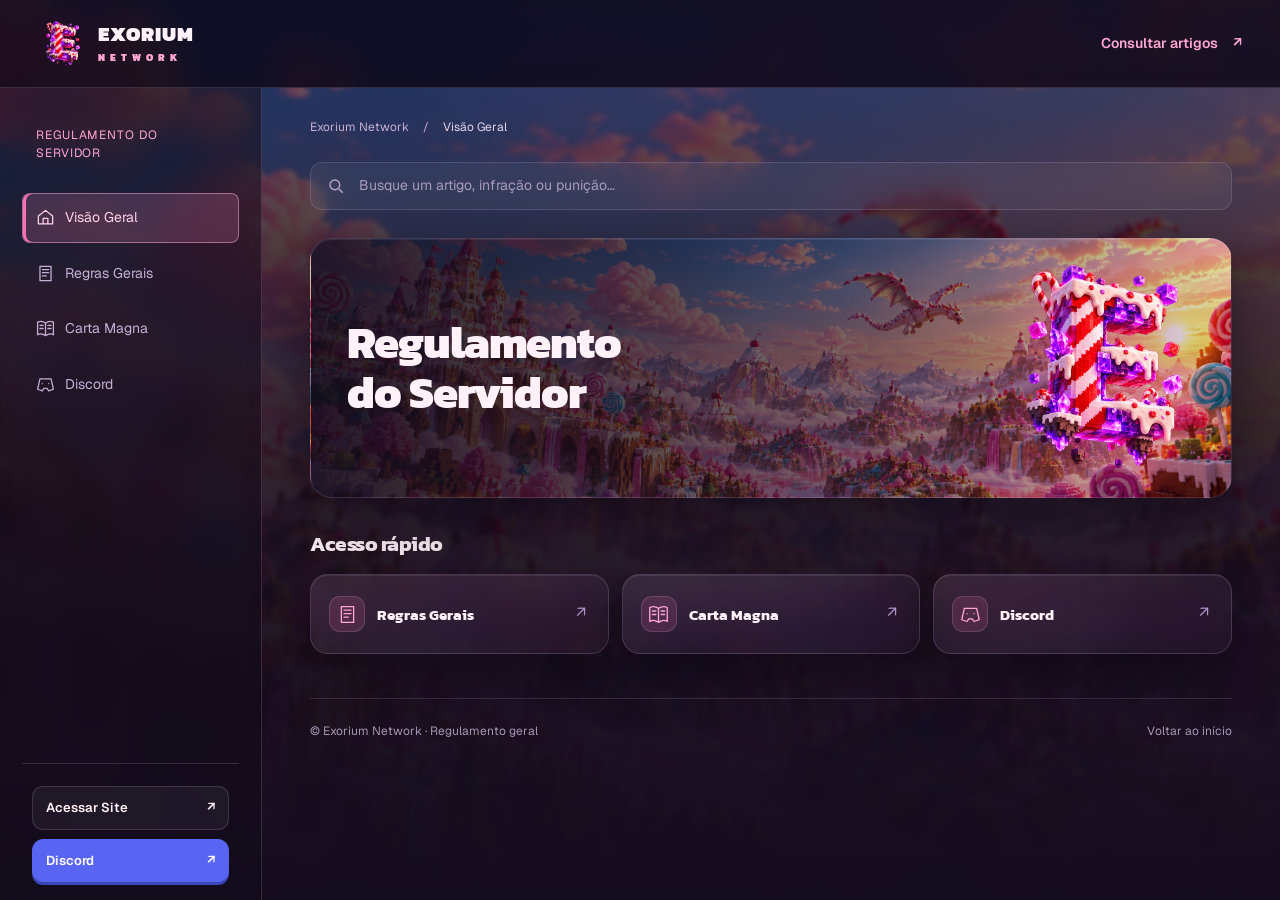
==== commit 37e08a3e: "Usar as regras da Rede Square como base e acrescentar o Jail As punições passam a seguir o regulamen" ====
--- a/index.html
+++ b/index.html
@@ -4,8 +4,8 @@
 <meta charset="utf-8"><meta name="viewport" content="width=device-width,initial-scale=1"><meta name="theme-color" content="#100c1b">
 <title>Regulamento do Servidor · Exorium Network</title>
 <meta name="description" content="Regras da Exorium Network. Consulte normas de convivência, jogabilidade, punições, reincidências e recursos em um só lugar.">
-<link rel="icon" type="image/webp" href="logo.webp"><link rel="stylesheet" href="style.css?v=20261014c">
-<script defer src="data.js?v=20261014c"></script><script defer src="app.js?v=20261014c"></script>
+<link rel="icon" type="image/webp" href="logo.webp"><link rel="preconnect" href="https://fonts.googleapis.com"><link rel="preconnect" href="https://fonts.gstatic.com" crossorigin><link href="https://fonts.googleapis.com/css2?family=Kanit:wght@500;600;700&family=Geist:wght@300;400;500;600;700&display=swap" rel="stylesheet"><link rel="stylesheet" href="style.css?v=20261014e">
+<script defer src="data.js?v=20261014e"></script><script defer src="app.js?v=20261014e"></script>
 </head>
 <body>
 <a class="skip" href="#main">Ir para as regras</a>
--- a/style.css
+++ b/style.css
@@ -78,3 +78,137 @@
   .general-principles{padding:20px}.allowed-panel{padding:20px}
 }
 @media print{.article-index,.rule-anchor{display:none}.rule{border-color:#bbb}.rule[open] summary,.example,thead th{background:#eee}.rule-body,.rule-body h3,tbody th,tbody td,tbody td:nth-child(2){color:#111}}
+
+/* ═══════════════════════════════════════════════════════════════════════════
+   Exorium — alinhamento visual com a loja (exoriumnetwork.com.br).
+   Mesmos tokens, mesmas fontes, mesmos painéis de vidro. Esta camada vem
+   por último e sobrescreve o necessário, sem mexer no que já funcionava.
+   ═══════════════════════════════════════════════════════════════════════════ */
+:root{
+  /* tokens herdados da loja */
+  --bg:#140d1e;
+  --surface:rgba(255,255,255,.05);
+  --line:rgba(236,196,255,.16);
+  --muted:#c6b0d6;
+  --text:#fff1f8;
+  --purple:#b98cff;
+  --pink:#ff6fb6;
+
+  --ex-candy:#ff6fb6;
+  --ex-candy-soft:#ffa6d4;
+  --ex-lilac:#b98cff;
+  --ex-glass:rgba(255,255,255,.05);
+  --ex-glass-2:rgba(255,255,255,.085);
+  --ex-edge-hi:rgba(255,170,220,.46);
+  --ex-sh:0 20px 54px rgba(5,2,10,.5);
+  --ex-display:'Kanit','Trebuchet MS',sans-serif;
+  --ex-body:'Geist',ui-sans-serif,system-ui,-apple-system,'Segoe UI',sans-serif;
+  --ex-ease:cubic-bezier(.22,.8,.26,1);
+}
+
+/* a arte do servidor ao fundo, como na loja */
+body{
+  font-family:var(--ex-body);
+  background:var(--bg);
+  position:relative;
+}
+body::before{
+  content:"";position:fixed;inset:0;z-index:-2;pointer-events:none;
+  background:url('banner.webp') center top/cover no-repeat;
+  opacity:.85;filter:blur(2px) saturate(1.3);transform:scale(1.06);
+}
+body::after{
+  content:"";position:fixed;inset:0;z-index:-1;pointer-events:none;
+  background:
+    linear-gradient(180deg,rgba(20,13,30,.5) 0%,rgba(20,13,30,.76) 36%,rgba(20,13,30,.93) 70%,var(--bg) 100%),
+    radial-gradient(900px 520px at 50% 6%,rgba(255,111,182,.14),transparent 70%);
+}
+
+h1,h2,h3,.brand,.art,.rule-title{font-family:var(--ex-display)}
+h1,h2{letter-spacing:-.022em}
+
+/* ─── barra superior e lateral em vidro ─── */
+.topbar{
+  background:rgba(16,10,24,.86);border-bottom:1px solid var(--line);
+  backdrop-filter:blur(18px) saturate(160%);-webkit-backdrop-filter:blur(18px) saturate(160%);
+}
+.brand small{color:var(--ex-candy-soft);letter-spacing:5px}
+.header-action{color:var(--ex-candy-soft);font-weight:600}
+aside{
+  background:rgba(16,10,24,.5);border-right:1px solid var(--line);
+  backdrop-filter:blur(16px);-webkit-backdrop-filter:blur(16px);
+}
+.side-heading{color:var(--ex-candy-soft)}
+nav a{border:1px solid transparent;transition:background-color .2s var(--ex-ease),border-color .2s var(--ex-ease),color .2s}
+nav a:hover{background:rgba(255,145,200,.13);border-color:rgba(255,171,214,.36);color:var(--text)}
+nav a.active{background:rgba(255,145,200,.18);border-color:rgba(255,171,214,.5);color:#ffd3ea;box-shadow:inset 3px 0 var(--ex-candy)}
+
+/* ─── busca ─── */
+.searchbox{
+  background:rgba(255,255,255,.05);border:1px solid var(--line);border-radius:12px;
+  backdrop-filter:blur(14px);-webkit-backdrop-filter:blur(14px);
+}
+.searchbox:focus-within{border-color:var(--ex-edge-hi)}
+
+/* ─── herói ─── */
+.hero{
+  border:1px solid var(--line);border-radius:22px;
+  box-shadow:var(--ex-sh),inset 0 1px 0 rgba(255,255,255,.08);
+  background:linear-gradient(90deg,rgba(20,13,30,.92),rgba(20,13,30,.55) 62%,rgba(20,13,30,.12)),url('banner.webp') center 50%/cover;
+}
+.eyebrow{color:var(--ex-candy-soft);letter-spacing:.2em}
+.hero-mark{filter:drop-shadow(0 14px 28px rgba(255,80,160,.34))}
+
+/* ─── painéis de vidro ─── */
+.category-card,.progress-panel,.general-principles,.allowed-panel,.next-page,.rule-penalty{
+  background:linear-gradient(162deg,var(--ex-glass-2),var(--ex-glass) 50%,rgba(255,255,255,.02));
+  border:1px solid var(--line);border-radius:18px;
+  box-shadow:var(--ex-sh),inset 0 1px 0 rgba(255,255,255,.08);
+  backdrop-filter:blur(18px) saturate(150%);-webkit-backdrop-filter:blur(18px) saturate(150%);
+}
+.category-card:hover{border-color:var(--ex-edge-hi);background:linear-gradient(162deg,rgba(255,255,255,.11),rgba(255,255,255,.06) 50%,rgba(255,255,255,.03))}
+.card-icon{background:rgba(255,111,182,.14);color:var(--ex-candy-soft);border:1px solid var(--line);border-radius:11px}
+
+/* ─── artigos ─── */
+.rule summary::after{color:var(--ex-candy-soft)}
+.art{color:var(--ex-candy-soft);font-family:var(--ex-display);font-weight:600}
+.rule-title{font-weight:600}
+.rule-anchor,.text-link{color:var(--ex-candy-soft)}
+
+/* ─── tabela de punições: Incidência | Punição ─── */
+.table-wrap{border:1px solid var(--line);border-radius:14px;background:rgba(255,255,255,.03)}
+thead th{background:rgba(255,111,182,.1);color:var(--ex-candy-soft);letter-spacing:.09em;text-transform:uppercase;font-size:11px}
+tbody th{background:transparent;text-transform:none;letter-spacing:0;font-size:14px}
+td,tbody th{border-top:1px solid var(--line)}
+tbody th{font-weight:600;color:var(--text)}
+tbody tr:hover{background:rgba(255,255,255,.045)}
+td:not(:first-child){min-width:190px;font-weight:600;color:#ffd9ec}
+.table-note{color:var(--muted)}
+
+/* ─── selos de punição ─── */
+.badge{border-radius:7px;font-family:var(--ex-body);font-weight:700}
+.badge.jail{color:#ffd3ea;background:rgba(255,111,182,.16);border-color:rgba(255,171,214,.42)}
+.badge.mute{color:#c2d9ff;background:rgba(123,160,255,.14);border-color:rgba(123,160,255,.36)}
+.badge.ban{color:#ffc0cb;background:rgba(255,122,143,.15);border-color:rgba(255,122,143,.38)}
+
+/* ─── botões no estilo da loja ─── */
+.community-links a{
+  border-radius:11px;border:1px solid var(--line);background:rgba(255,255,255,.05);
+  transition:transform .18s var(--ex-ease),background-color .2s,border-color .2s;
+}
+.community-links a:hover{transform:translateY(-2px);border-color:var(--ex-edge-hi);background:rgba(255,145,200,.14)}
+.community-links .discord-button{background:#5865f2;border-color:#5865f2;color:#fff;box-shadow:0 3px 0 #3a45b8}
+.community-links .discord-button:hover{background:#6b76f5;border-color:#6b76f5}
+#menu{background:linear-gradient(118deg,#ffb4d9,var(--ex-candy) 56%,#d79bff);border:0;color:#2a0e22;font-weight:700;border-radius:10px;box-shadow:0 3px 0 #99305f}
+.text-button{border-radius:10px;background:rgba(255,255,255,.05);border:1px solid var(--line)}
+.text-button:hover{border-color:var(--ex-edge-hi)}
+.callout{border-left:3px solid var(--ex-candy);background:rgba(255,111,182,.08);border-radius:0 12px 12px 0}
+.allowed-list li::before{color:var(--ex-candy-soft)}
+.restriction{color:#ffb9cf}
+a:focus-visible,button:focus-visible,input:focus-visible,summary:focus-visible{outline:2px solid var(--ex-candy);outline-offset:3px}
+
+@media(max-width:760px){
+  aside{background:rgba(16,10,24,.96)}
+  .hero{border-radius:18px}
+}
+@media print{ body::before,body::after{display:none} }
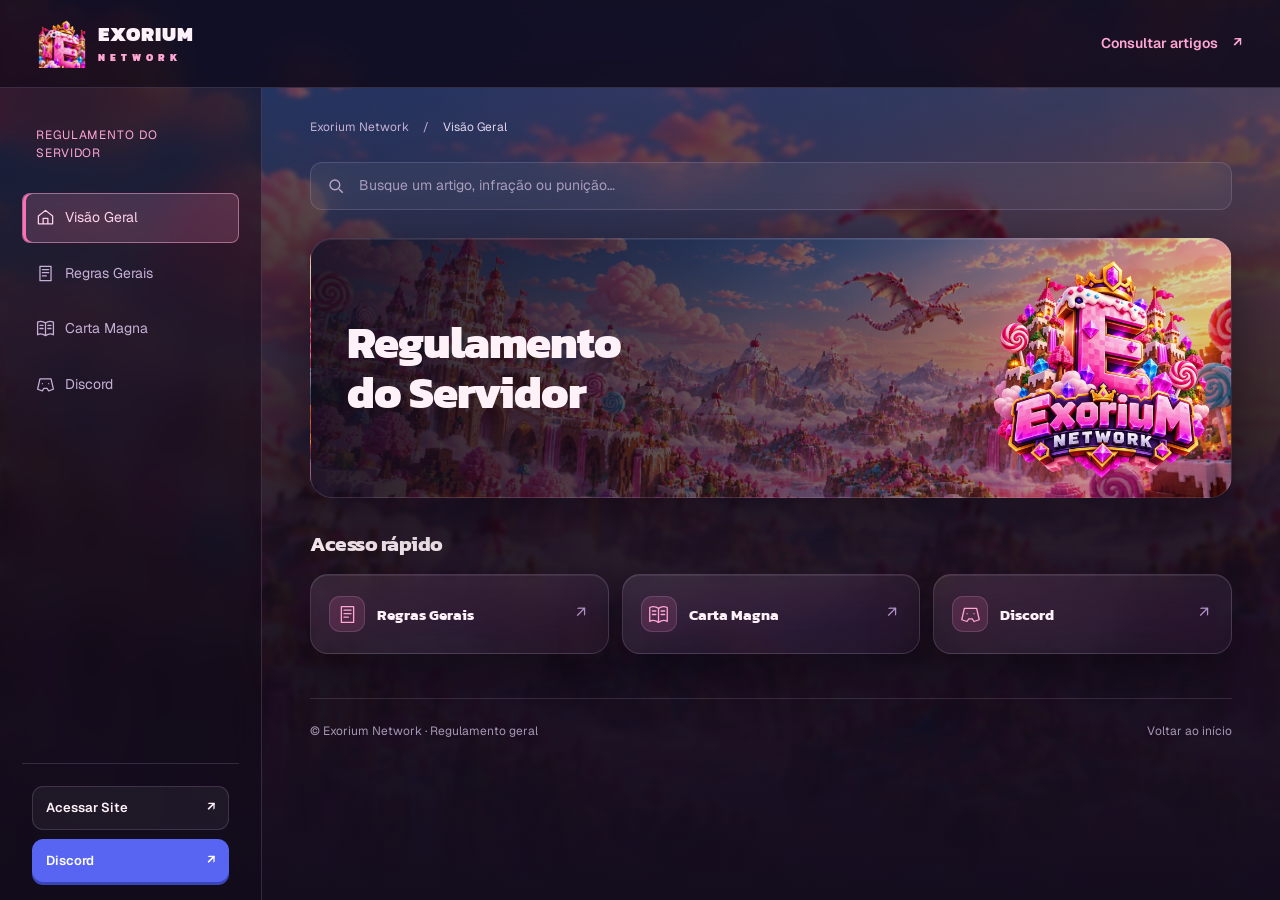
==== commit 259c4ec9: "Trocar a logo pela arte nova logo.webp passa a ser a arte nova (castelo + marca), reduzida de 1254px" ====
--- a/index.html
+++ b/index.html
@@ -4,12 +4,12 @@
 <meta charset="utf-8"><meta name="viewport" content="width=device-width,initial-scale=1"><meta name="theme-color" content="#100c1b">
 <title>Regulamento do Servidor · Exorium Network</title>
 <meta name="description" content="Regras da Exorium Network. Consulte normas de convivência, jogabilidade, punições, reincidências e recursos em um só lugar.">
-<link rel="icon" type="image/webp" href="logo.webp"><link rel="preconnect" href="https://fonts.googleapis.com"><link rel="preconnect" href="https://fonts.gstatic.com" crossorigin><link href="https://fonts.googleapis.com/css2?family=Kanit:wght@500;600;700&family=Geist:wght@300;400;500;600;700&display=swap" rel="stylesheet"><link rel="stylesheet" href="style.css?v=20261014e">
+<link rel="icon" type="image/webp" href="logo-mark.webp"><link rel="preconnect" href="https://fonts.googleapis.com"><link rel="preconnect" href="https://fonts.gstatic.com" crossorigin><link href="https://fonts.googleapis.com/css2?family=Kanit:wght@500;600;700&family=Geist:wght@300;400;500;600;700&display=swap" rel="stylesheet"><link rel="stylesheet" href="style.css?v=20261014e">
 <script defer src="data.js?v=20261014e"></script><script defer src="app.js?v=20261014e"></script>
 </head>
 <body>
 <a class="skip" href="#main">Ir para as regras</a>
-<header class="topbar"><a class="brand" href="#inicio"><img src="logo.webp" width="48" height="48" alt=""><span>EXORIUM<small>NETWORK</small></span></a><button id="menu" aria-expanded="false" aria-controls="sidebar">Menu</button><a class="header-action" href="#carta-magna">Consultar artigos <span>↗</span></a></header>
+<header class="topbar"><a class="brand" href="#inicio"><img src="logo-mark.webp" width="48" height="48" alt=""><span>EXORIUM<small>NETWORK</small></span></a><button id="menu" aria-expanded="false" aria-controls="sidebar">Menu</button><a class="header-action" href="#carta-magna">Consultar artigos <span>↗</span></a></header>
 <div class="layout">
 <aside id="sidebar"><div class="side-heading">Regulamento do Servidor</div><nav id="nav" aria-label="Categorias de regras"></nav><div class="side-note"><div class="community-links"><a href="https://exoriumnetwork.com.br/" target="_blank" rel="noopener noreferrer">Acessar Site <span aria-hidden="true">↗</span></a><a class="discord-button" href="https://discord.com/invite/dc6mHJzT3W" target="_blank" rel="noopener noreferrer">Discord <span aria-hidden="true">↗</span></a></div></div></aside>
 <main id="main" tabindex="-1">
